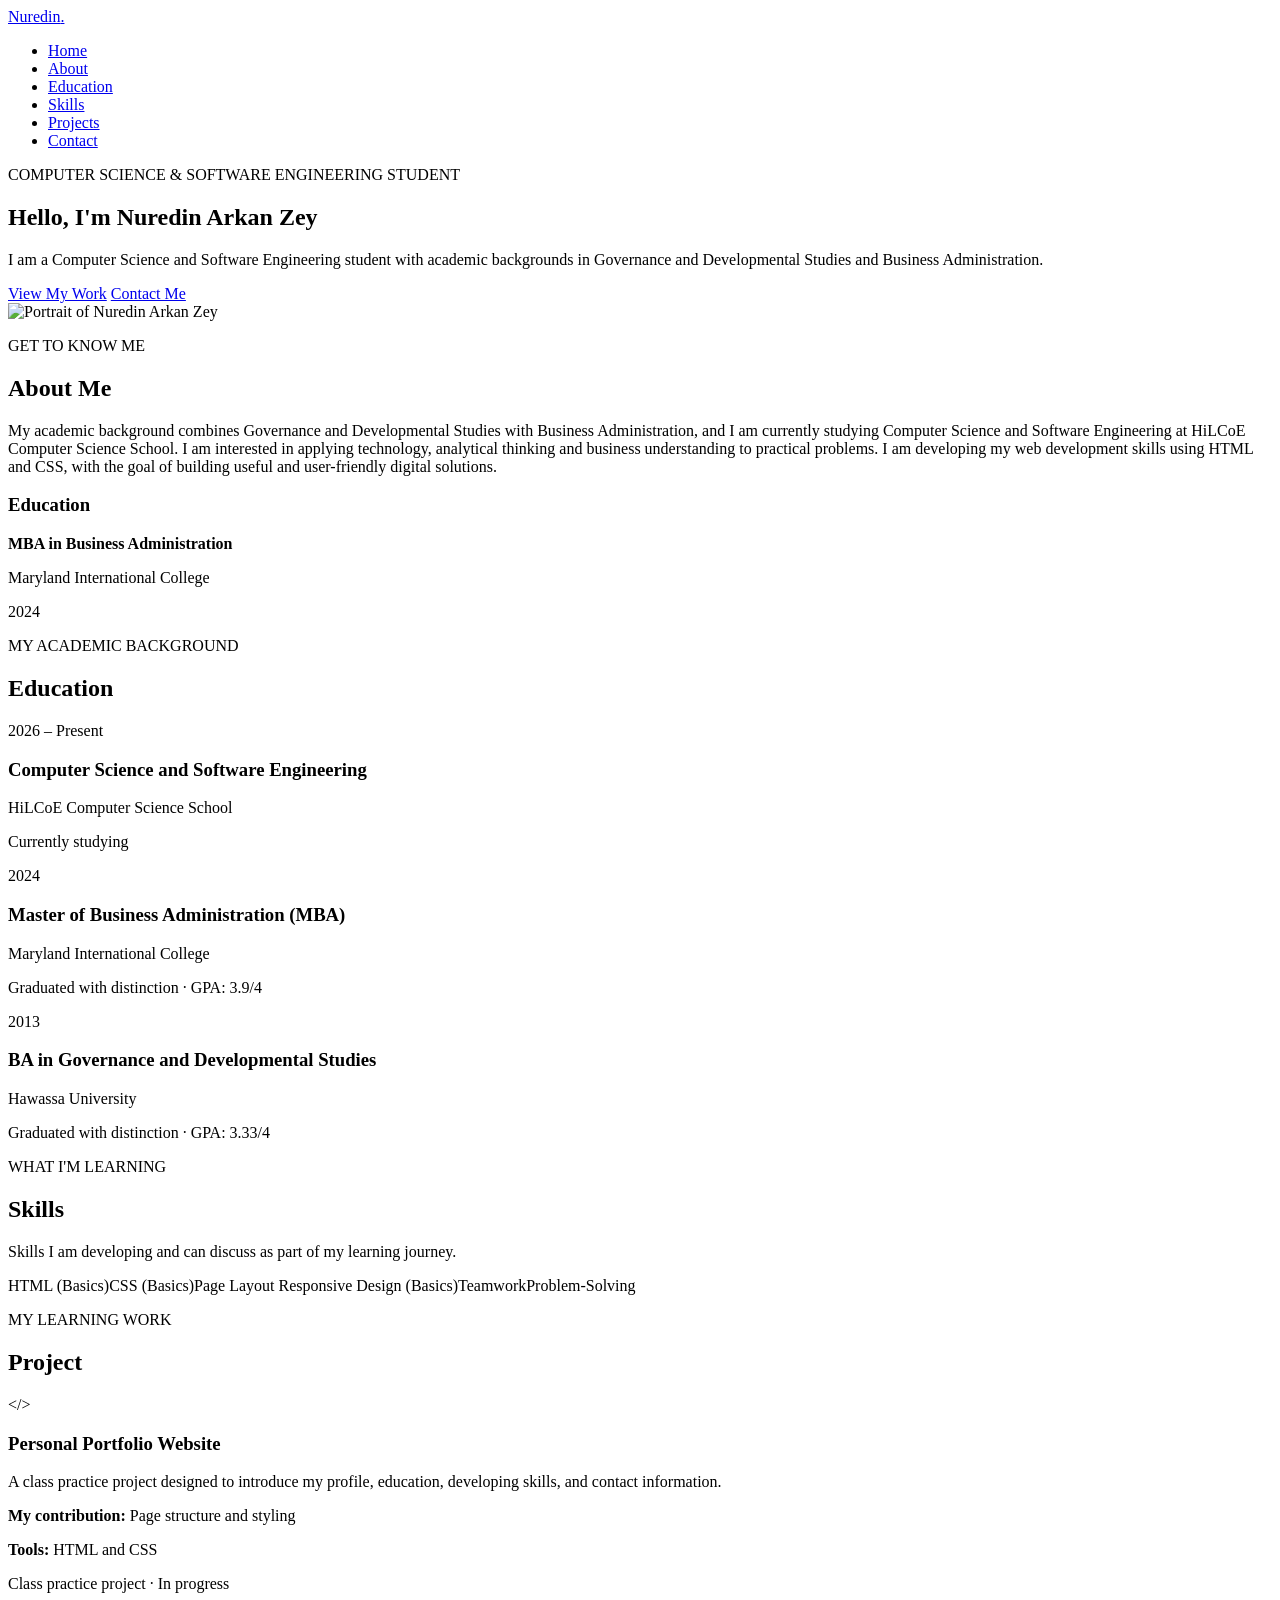
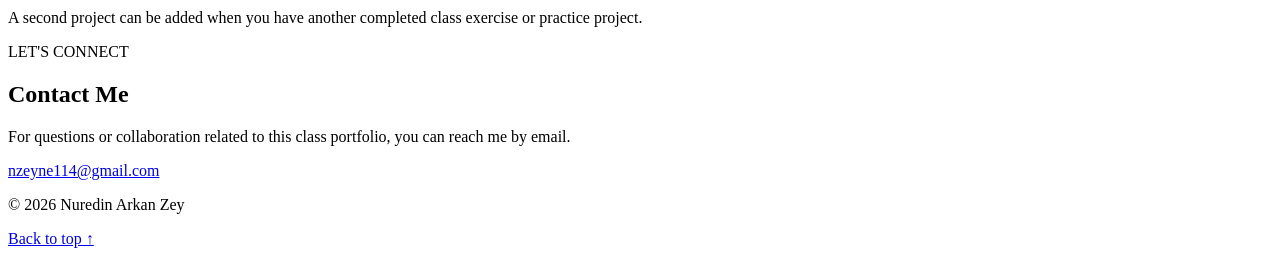
==== index.html @ e2d190c8 "Rename index-1.html to index.html" ====
<!DOCTYPE html>
<html lang="en">
<head>
  <meta charset="UTF-8">
  <meta name="viewport" content="width=device-width, initial-scale=1.0">
  <meta name="description" content="Portfolio of Nuredin Arkan Zey, student front-end developer.">
  <title>Nuredin Arkan Zeyne | Front-End Developer</title>
  <link rel="stylesheet" href="style.css">
</head>
<body>
<header class="site-header">
  <nav class="nav container" aria-label="Main navigation">
    <a class="brand" href="#home">Nuredin<span>.</span></a>
    <ul class="nav-links">
      <li><a href="#home">Home</a></li><li><a href="#about">About</a></li>
      <li><a href="#education">Education</a></li><li><a href="#skills">Skills</a></li><li><a href="#projects">Projects</a></li>
      <li><a href="#contact">Contact</a></li>
    </ul>
  </nav>
</header>
<main>
  <section class="hero container" id="home">
    <div>
      <p class="eyebrow">COMPUTER SCIENCE & SOFTWARE ENGINEERING STUDENT</p>
      <h1>Hello, I'm <span>Nuredin Arkan Zey</span></h1>
      <p class="hero-text">I am a Computer Science and Software Engineering student with academic backgrounds in Governance and Developmental Studies and Business Administration.</p>
      <div class="hero-actions">
        <a class="button primary" href="#projects">View My Work</a>
        <a class="button secondary" href="mailto:nzeyne114@gmail.com">Contact Me</a>
      </div>
    </div>
    <div class="hero-photo-wrap"><img class="hero-photo" src="nuredin-profile.jpg" alt="Portrait of Nuredin Arkan Zey"></div>
  </section>

  <section class="section section-light" id="about">
    <div class="container">
      <p class="eyebrow">GET TO KNOW ME</p><h2>About Me</h2>
      <div class="about-grid">
        <p>My academic background combines Governance and Developmental Studies with Business Administration, and I am currently studying Computer Science and Software Engineering at HiLCoE Computer Science School. I am interested in applying technology, analytical thinking and business understanding to practical problems. I am developing my web development skills using HTML and CSS, with the goal of building useful and user-friendly digital solutions.</p>
        <div class="education-card"><h3>Education</h3><p><strong>MBA in Business Administration</strong></p><p>Maryland International College</p><p class="muted">2024</p></div>
      </div>
    </div>
  </section>


  <section class="section container" id="education">
    <p class="eyebrow">MY ACADEMIC BACKGROUND</p><h2>Education</h2>
    <div class="education-grid">
      <article class="education-card"><span class="education-year">2026 – Present</span><h3>Computer Science and Software Engineering</h3><p>HiLCoE Computer Science School</p><p class="achievement">Currently studying</p></article>
      <article class="education-card"><span class="education-year">2024</span><h3>Master of Business Administration (MBA)</h3><p>Maryland International College</p><p class="achievement">Graduated with distinction · GPA: 3.9/4</p></article>
      <article class="education-card"><span class="education-year">2013</span><h3>BA in Governance and Developmental Studies</h3><p>Hawassa University</p><p class="achievement">Graduated with distinction · GPA: 3.33/4</p></article>
    </div>
  </section>
  <section class="section container" id="skills">
    <p class="eyebrow">WHAT I'M LEARNING</p><h2>Skills</h2>
    <p class="section-intro">Skills I am developing and can discuss as part of my learning journey.</p>
    <div class="skill-list">
      <span>HTML (Basics)</span><span>CSS (Basics)</span><span>Page Layout</span>
      <span>Responsive Design (Basics)</span><span>Teamwork</span><span>Problem-Solving</span>
    </div>
  </section>

  <section class="section section-light" id="projects">
    <div class="container">
      <p class="eyebrow">MY LEARNING WORK</p><h2>Project</h2>
      <article class="project-card">
        <div class="project-mark" aria-hidden="true">&lt;/&gt;</div>
        <div>
          <h3>Personal Portfolio Website</h3>
          <p>A class practice project designed to introduce my profile, education, developing skills, and contact information.</p>
          <p class="project-meta"><strong>My contribution:</strong> Page structure and styling</p>
          <p class="project-meta"><strong>Tools:</strong> HTML and CSS</p>
          <span class="status">Class practice project · In progress</span>
        </div>
      </article>
      <p class="note">A second project can be added when you have another completed class exercise or practice project.</p>
    </div>
  </section>

  <section class="section container" id="contact">
    <p class="eyebrow">LET'S CONNECT</p><h2>Contact Me</h2>
    <p class="section-intro">For questions or collaboration related to this class portfolio, you can reach me by email.</p>
    <a class="contact-link" href="mailto:nzeyne114@gmail.com">nzeyne114@gmail.com</a>
  </section>
</main>
<footer class="site-footer"><div class="container footer-inner"><p>© 2026 Nuredin Arkan Zey</p><a href="#home">Back to top ↑</a></div></footer>
</body>
</html>
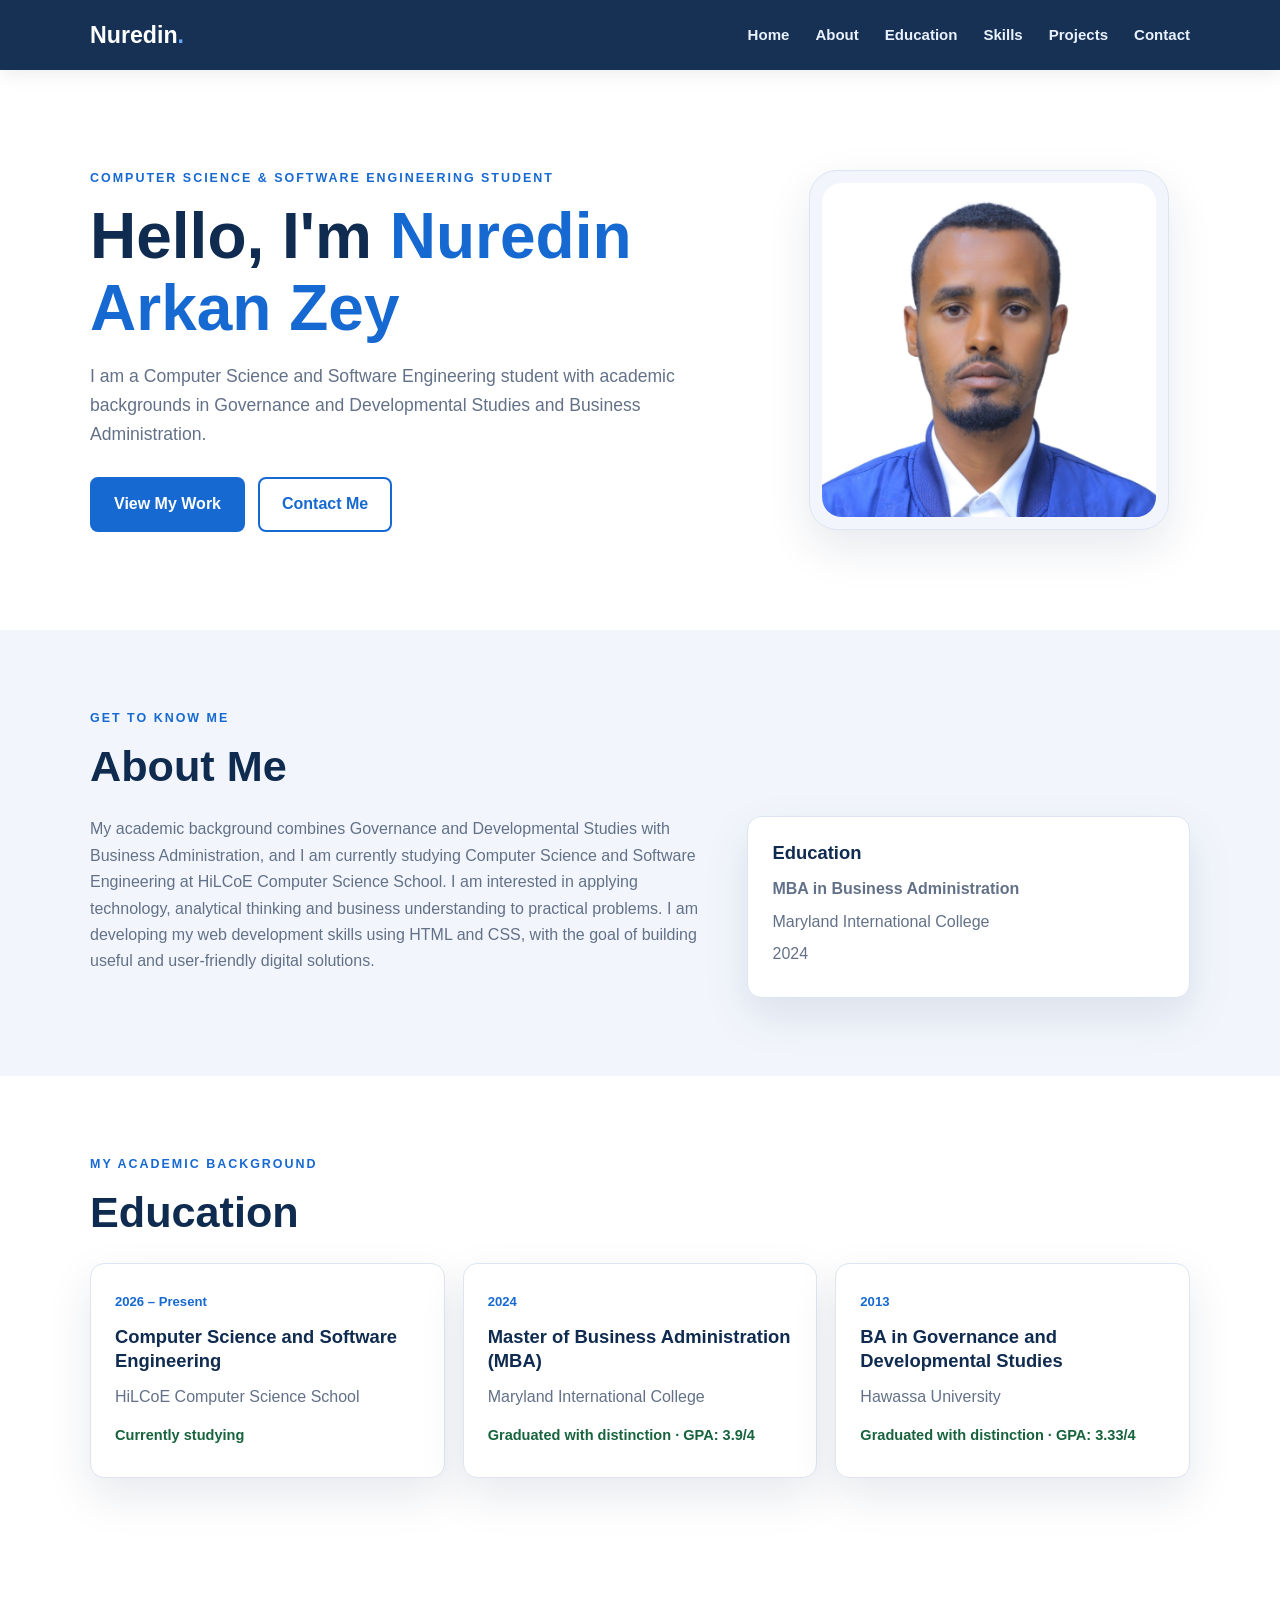
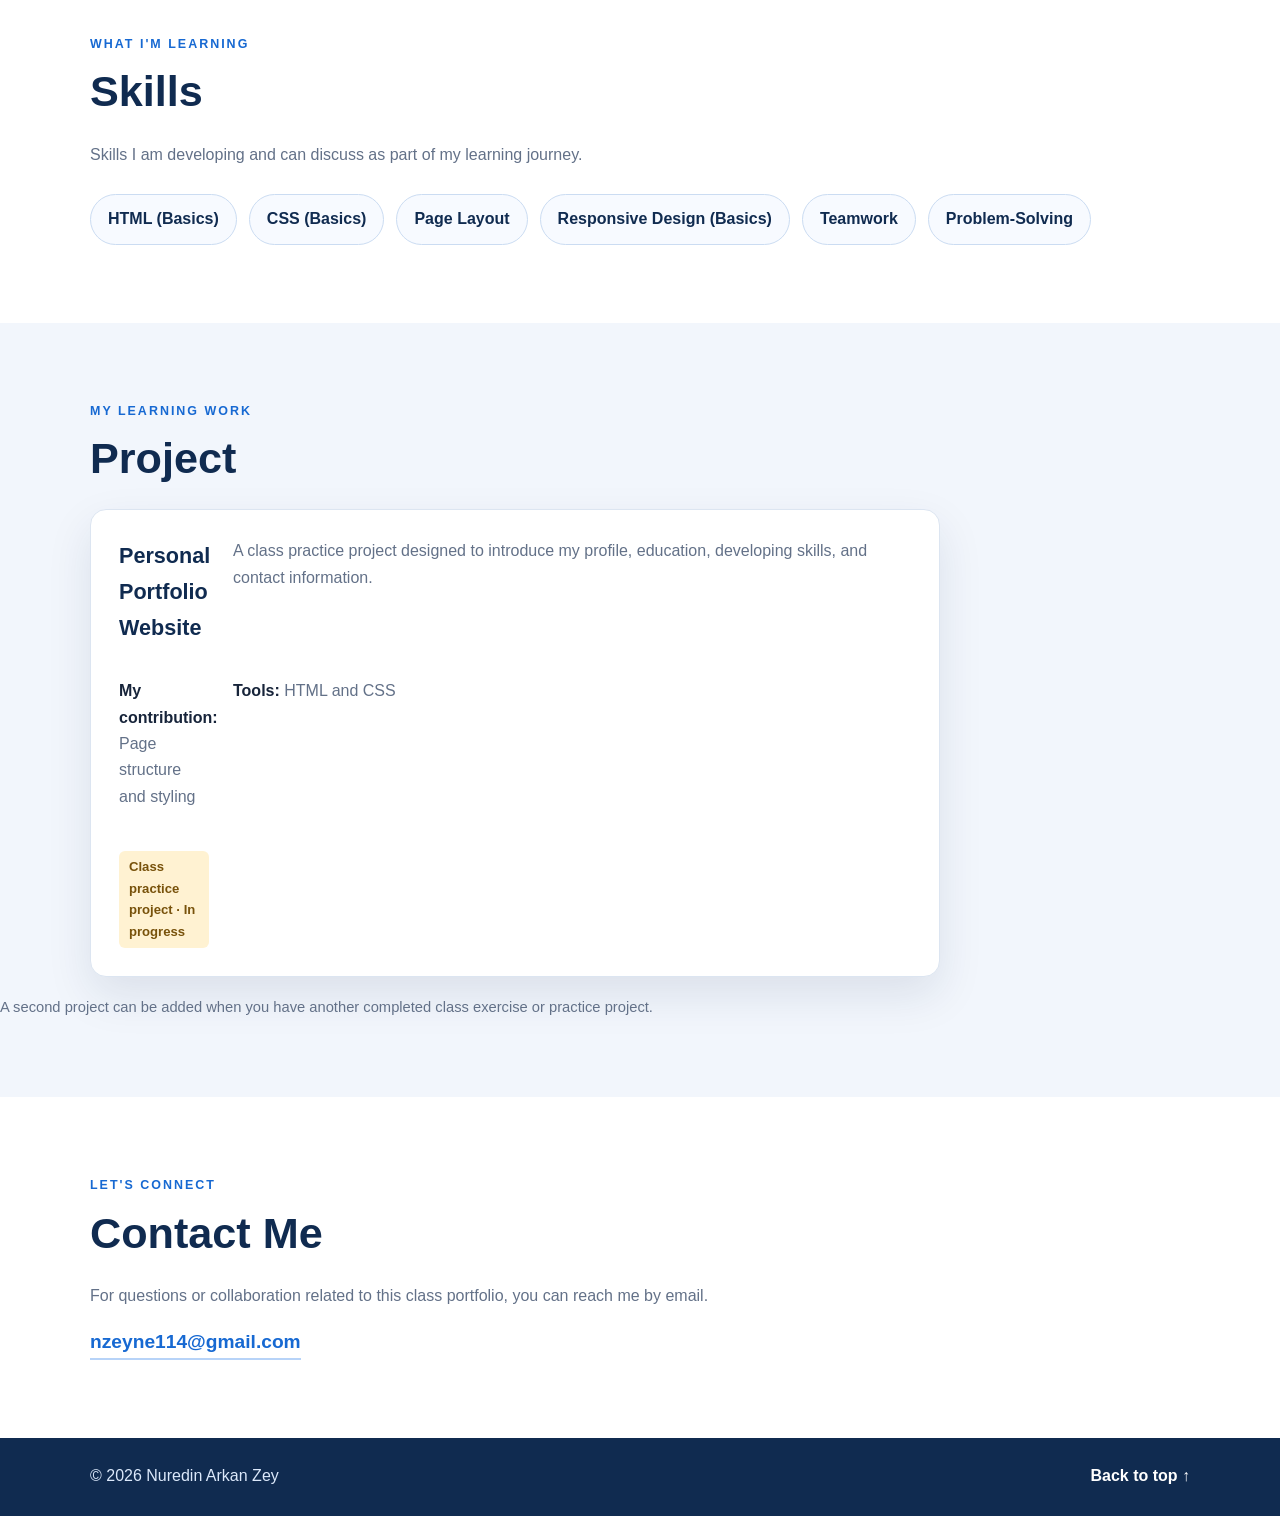
==== commit 4c8ad264: "Update index.html" ====
--- a/index.html
+++ b/index.html
@@ -64,9 +64,7 @@
     <div class="container">
       <p class="eyebrow">MY LEARNING WORK</p><h2>Project</h2>
       <article class="project-card">
-        <div class="project-mark" aria-hidden="true">&lt;/&gt;</div>
-        <div>
-          <h3>Personal Portfolio Website</h3>
+         <h3>Personal Portfolio Website</h3>
           <p>A class practice project designed to introduce my profile, education, developing skills, and contact information.</p>
           <p class="project-meta"><strong>My contribution:</strong> Page structure and styling</p>
           <p class="project-meta"><strong>Tools:</strong> HTML and CSS</p>
--- a/style.css
+++ b/style.css
@@ -0,0 +1,20 @@
+/* Nuredin Arkan Zey — HTML and CSS only; no JavaScript or frameworks. */
+:root{--navy:#102b50;--blue:#1769d2;--blue-dark:#1054ad;--ink:#17243a;--muted:#637188;--soft:#f2f6fc;--line:#dce5f1;--shadow:0 18px 45px rgba(16,43,80,.10)}
+*{box-sizing:border-box}html{scroll-behavior:smooth}body{margin:0;color:var(--ink);background:#fff;font-family:Arial,Helvetica,sans-serif;line-height:1.65}a{color:inherit;text-decoration:none}.container{width:min(1100px,calc(100% - 40px));margin:0 auto}
+.site-header{position:sticky;top:0;z-index:10;background:rgba(16,43,80,.97);box-shadow:0 4px 18px rgba(0,0,0,.08)}.nav{min-height:70px;display:flex;align-items:center;justify-content:space-between;gap:24px}.brand{color:#fff;font-size:1.45rem;font-weight:800}.brand span{color:#65a8ff}.nav-links{display:flex;gap:26px;list-style:none;margin:0;padding:0}.nav-links a{color:#eaf2ff;font-size:.94rem;font-weight:600}.nav-links a:hover,.footer-inner a:hover{color:#8fc0ff}
+.hero{min-height:560px;display:grid;grid-template-columns:1.35fr .85fr;align-items:center;gap:60px;padding-top:65px;padding-bottom:65px}.eyebrow{margin:0 0 12px;color:var(--blue);font-size:.78rem;font-weight:800;letter-spacing:2px}h1,h2,h3,p{margin-top:0}h1{max-width:680px;margin-bottom:18px;color:var(--navy);font-size:clamp(2.4rem,5vw,4.2rem);line-height:1.12}h1 span{color:var(--blue)}.hero-text{max-width:620px;color:var(--muted);font-size:1.1rem}.hero-actions{display:flex;flex-wrap:wrap;gap:13px;margin-top:28px}.button{display:inline-block;padding:12px 22px;border:2px solid var(--blue);border-radius:8px;font-weight:700;transition:.2s ease}.button.primary{color:#fff;background:var(--blue)}.button.primary:hover{background:var(--blue-dark);border-color:var(--blue-dark);transform:translateY(-2px)}.button.secondary{color:var(--blue);background:#fff}.button.secondary:hover{color:#fff;background:var(--blue);transform:translateY(-2px)}.hero-photo-wrap{width:min(100%,360px);justify-self:center;padding:12px;border:1px solid var(--line);border-radius:28px;background:var(--soft);box-shadow:var(--shadow)}.hero-photo{display:block;width:100%;aspect-ratio:1;object-fit:cover;object-position:center 35%;border-radius:20px}
+.section{padding-top:78px;padding-bottom:78px}.section-light{background:var(--soft)}h2{margin-bottom:24px;color:var(--navy);font-size:clamp(2rem,4vw,2.7rem);line-height:1.2}.about-grid{display:grid;grid-template-columns:1.4fr 1fr;gap:38px;align-items:start}.about-grid>p,.section-intro{color:var(--muted);max-width:720px}.education-card{padding:25px;border:1px solid var(--line);border-radius:14px;background:#fff;box-shadow:var(--shadow)}.education-card h3{margin-bottom:12px;color:var(--blue)}.education-card p{margin-bottom:5px}.muted{color:var(--muted)}
+.skill-list{display:flex;flex-wrap:wrap;gap:12px;margin-top:26px}.skill-list span{padding:11px 17px;border:1px solid #cbdcf2;border-radius:999px;color:var(--navy);background:#f7faff;font-weight:700}
+.project-card{display:grid;grid-template-columns:90px 1fr;gap:24px;max-width:850px;padding:28px;border:1px solid var(--line);border-radius:16px;background:#fff;box-shadow:var(--shadow)}.project-mark{display:grid;width:78px;height:78px;place-items:center;border-radius:16px;color:#fff;background:var(--blue);font-size:1.7rem;font-weight:800}.project-card h3{margin-bottom:9px;color:var(--navy);font-size:1.35rem}.project-card p{margin-bottom:9px;color:var(--muted)}.project-meta strong{color:var(--ink)}.status{display:inline-block;margin-top:8px;padding:5px 10px;border-radius:6px;color:#78520b;background:#fff2d2;font-size:.82rem;font-weight:700}.note{margin:18px 0 0;color:var(--muted);font-size:.92rem}
+.contact-link{display:inline-block;color:var(--blue);font-size:1.2rem;font-weight:800;border-bottom:2px solid #b7d3f8}.contact-link:hover{color:var(--blue-dark)}.site-footer{color:#dce9fb;background:var(--navy)}.footer-inner{min-height:78px;display:flex;align-items:center;justify-content:space-between;gap:18px}.footer-inner p{margin:0}.footer-inner a{color:#fff;font-weight:700}
+@media(max-width:760px){.nav{padding-top:13px;padding-bottom:13px;align-items:flex-start;flex-direction:column;gap:9px}.nav-links{width:100%;gap:16px;flex-wrap:wrap}.nav-links a{font-size:.88rem}.hero{min-height:auto;grid-template-columns:1fr;gap:38px;padding-top:58px;padding-bottom:58px}.hero-photo-wrap{width:min(78%,310px)}.about-grid{grid-template-columns:1fr;gap:22px}.section{padding-top:58px;padding-bottom:58px}}
+@media(max-width:480px){.container{width:min(100% - 28px,1100px)}.nav-links{gap:11px 15px}.hero-actions{flex-direction:column;align-items:stretch}.button{text-align:center}.project-card{grid-template-columns:1fr;padding:22px}.project-mark{width:62px;height:62px}.footer-inner{padding-top:18px;padding-bottom:18px;flex-direction:column;align-items:flex-start}}
+
+/* Education section */
+.education-grid{display:grid;grid-template-columns:repeat(3,1fr);gap:18px}
+.education-card{padding:24px;border:1px solid var(--line);border-radius:14px;background:#fff;box-shadow:var(--shadow)}
+.education-year{display:inline-block;margin-bottom:12px;color:var(--blue);font-size:.82rem;font-weight:800}
+.education-card h3{margin-bottom:10px;color:var(--navy);font-size:1.15rem;line-height:1.35}
+.education-card p{margin-bottom:6px;color:var(--muted)}
+.education-card .achievement{margin-top:12px;color:#17633d;font-weight:700;font-size:.91rem}
+@media(max-width:850px){.education-grid{grid-template-columns:1fr}}
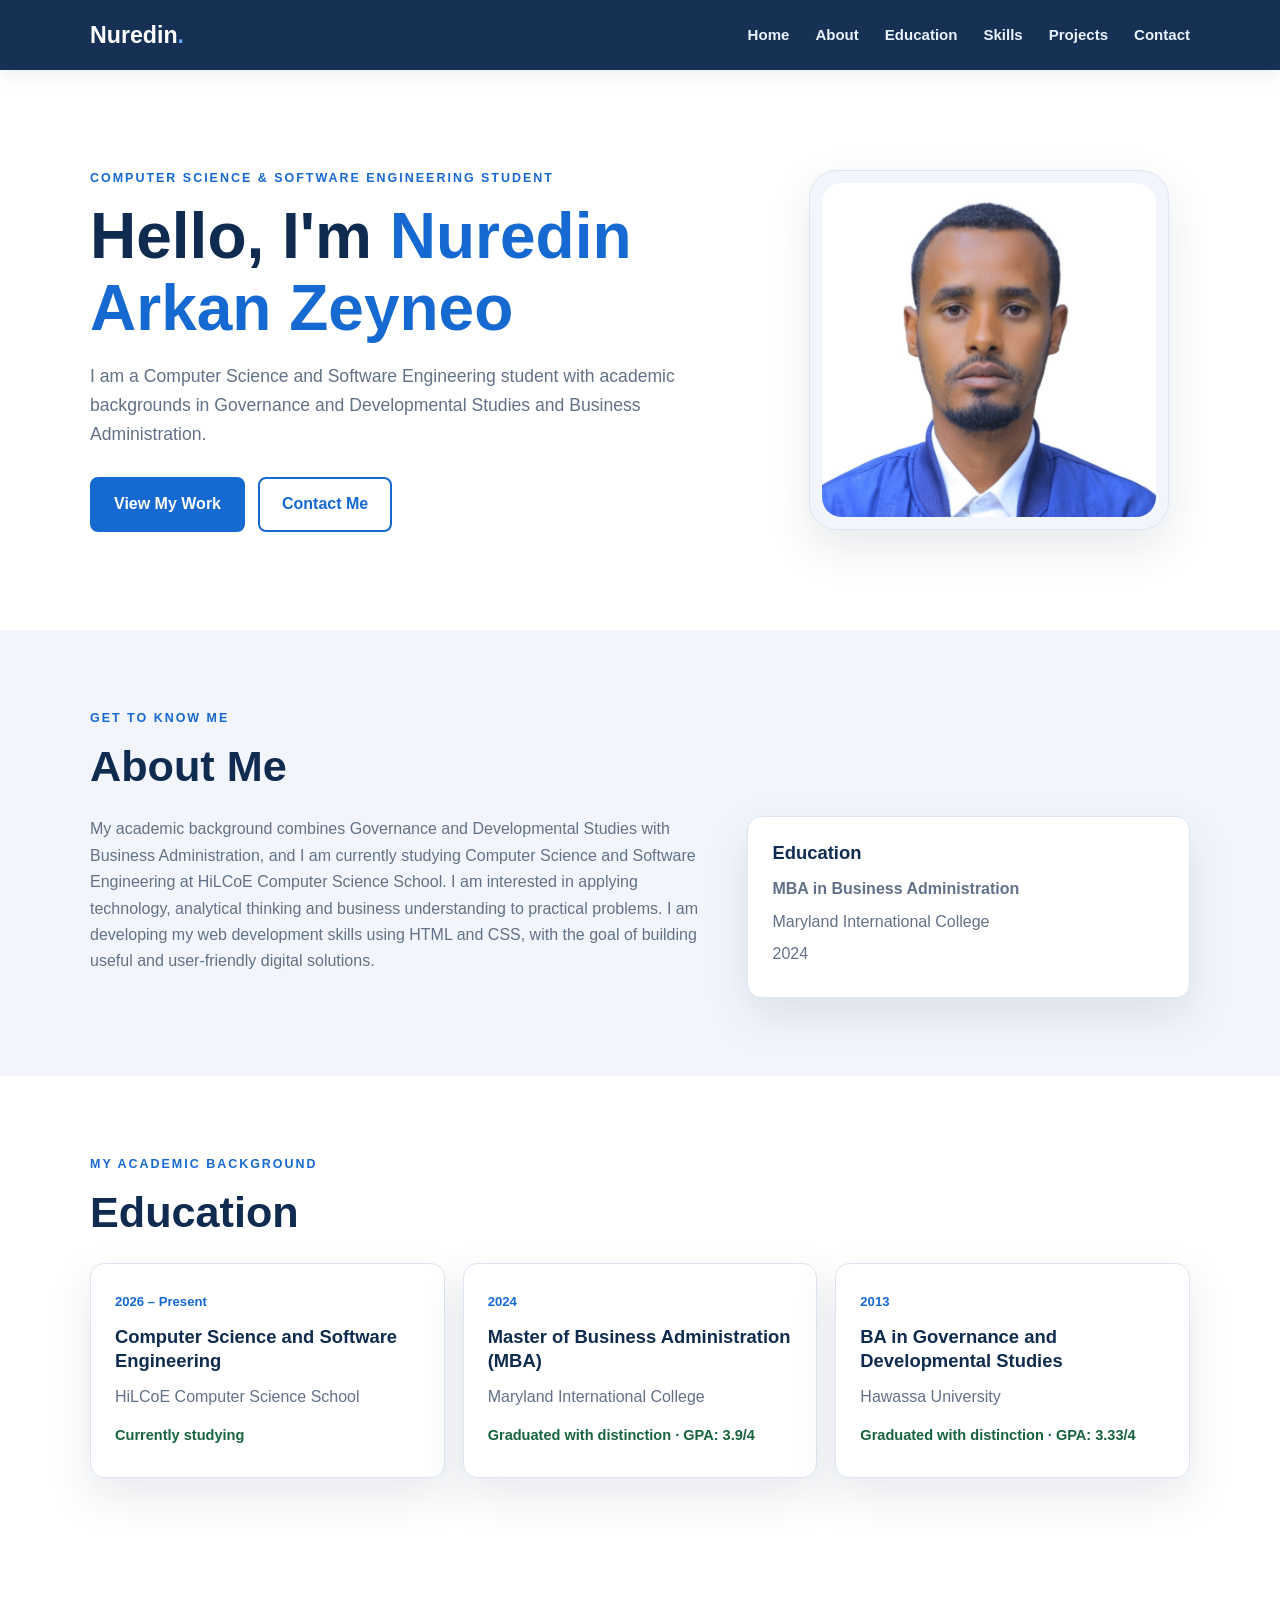
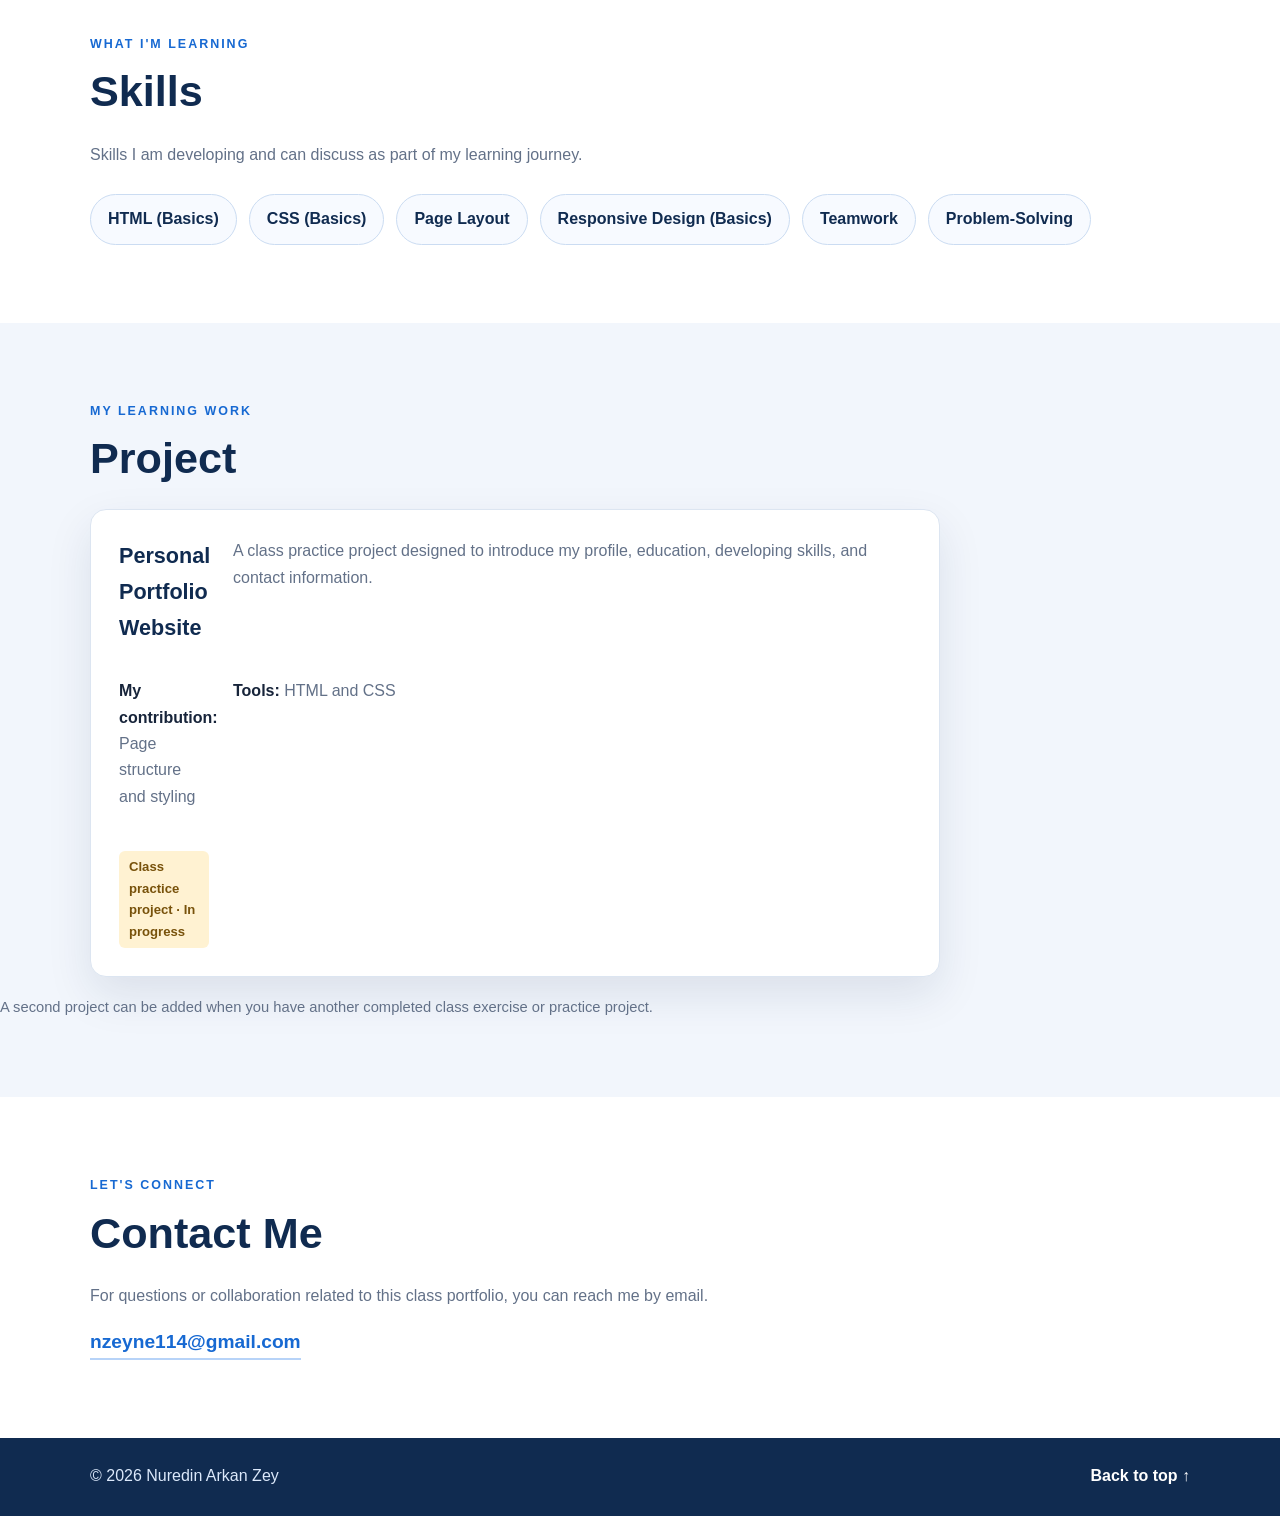
==== commit c2b63da1: "Update index.html" ====
--- a/index.html
+++ b/index.html
@@ -3,7 +3,7 @@
 <head>
   <meta charset="UTF-8">
   <meta name="viewport" content="width=device-width, initial-scale=1.0">
-  <meta name="description" content="Portfolio of Nuredin Arkan Zey, student front-end developer.">
+  <meta name="description" content="Portfolio of Nuredin Arkan Zeyne, student front-end developer.">
   <title>Nuredin Arkan Zeyne | Front-End Developer</title>
   <link rel="stylesheet" href="style.css">
 </head>
@@ -22,7 +22,7 @@
   <section class="hero container" id="home">
     <div>
       <p class="eyebrow">COMPUTER SCIENCE & SOFTWARE ENGINEERING STUDENT</p>
-      <h1>Hello, I'm <span>Nuredin Arkan Zey</span></h1>
+      <h1>Hello, I'm <span>Nuredin Arkan Zeyneo</span></h1>
       <p class="hero-text">I am a Computer Science and Software Engineering student with academic backgrounds in Governance and Developmental Studies and Business Administration.</p>
       <div class="hero-actions">
         <a class="button primary" href="#projects">View My Work</a>
